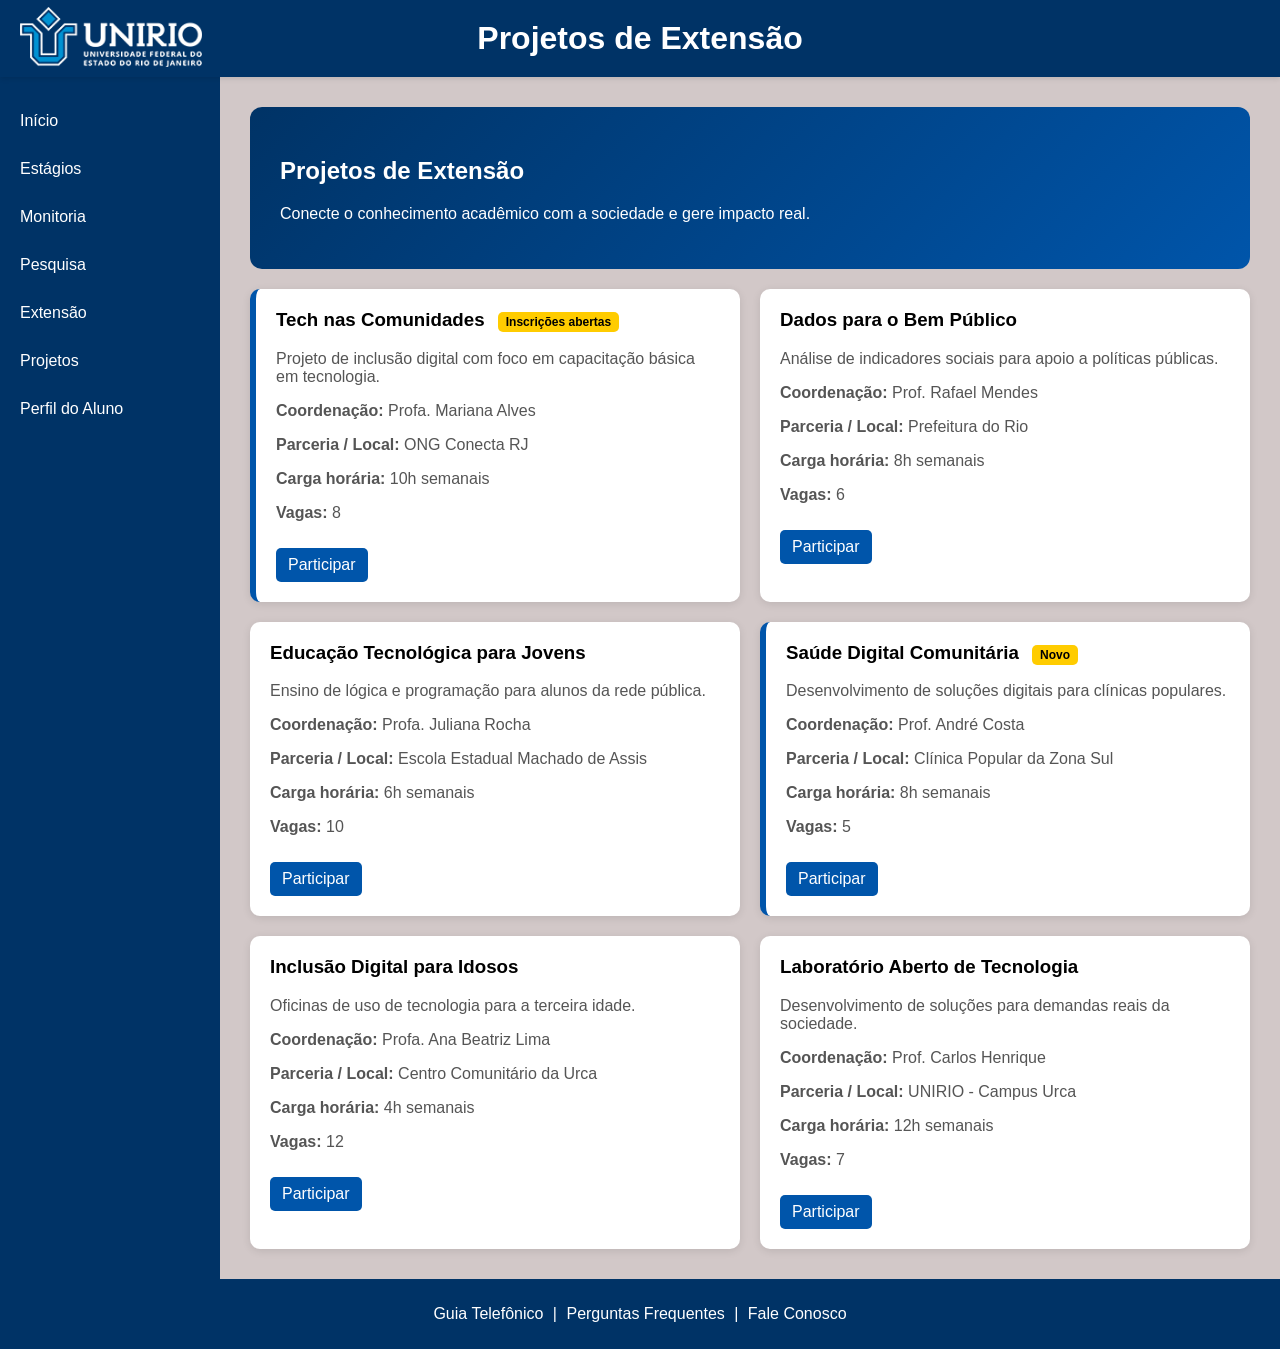
==== pages/extensao.html @ 679f0a08 "feat: add extensao and monitoria pages" ====
<!DOCTYPE html>
<html>
<head>
    <meta charset="utf-8">
    <meta name="viewport" content="width=device-width, initial-scale=1">
    <title>Extensão</title>
    <link rel="stylesheet" href="../css/style.css">
</head>

<body>

<header class="header">
    <div class="logo">
        <img src="../assets/logo_unirio_branca.png">
    </div>
    <div class="title">
        <h1>Projetos de Extensão</h1>
    </div>
</header>

<main class="main">
    <div class="layout">

        <nav class="nav-bar">
            <ul>
                <li><a href="../index.html">Início</a></li>
                <li><a href="estagio.html">Estágios</a></li>
                <li><a href="monitoria.html">Monitoria</a></li>
                <li><a href="pesquisa.html">Pesquisa</a></li>
                <li><a href="extensao.html">Extensão</a></li>
                <li><a href="projetos.html">Projetos</a></li>
                <li><a href="perfil.html">Perfil do Aluno</a></li>
            </ul>
        </nav>

        <section class="content">
            <div class="container">

                <div class="hero">
                    <h2>Projetos de Extensão</h2>
                    <p>Conecte o conhecimento acadêmico com a sociedade e gere impacto real.</p>
                </div>

                <div class="cards-grid">

                    <div class="card highlight">
                        <h3>Tech nas Comunidades <span class="badge">Inscrições abertas</span></h3>
                        <p>Projeto de inclusão digital com foco em capacitação básica em tecnologia.</p>
                        <p><strong>Coordenação:</strong> Profa. Mariana Alves</p>
                        <p><strong>Parceria / Local:</strong> ONG Conecta RJ</p>
                        <p><strong>Carga horária:</strong> 10h semanais</p>
                        <p><strong>Vagas:</strong> 8</p>
                        <a href="#">Participar</a>
                    </div>

                    <div class="card">
                        <h3>Dados para o Bem Público</h3>
                        <p>Análise de indicadores sociais para apoio a políticas públicas.</p>
                        <p><strong>Coordenação:</strong> Prof. Rafael Mendes</p>
                        <p><strong>Parceria / Local:</strong> Prefeitura do Rio</p>
                        <p><strong>Carga horária:</strong> 8h semanais</p>
                        <p><strong>Vagas:</strong> 6</p>
                        <a href="#">Participar</a>
                    </div>

                    <div class="card">
                        <h3>Educação Tecnológica para Jovens</h3>
                        <p>Ensino de lógica e programação para alunos da rede pública.</p>
                        <p><strong>Coordenação:</strong> Profa. Juliana Rocha</p>
                        <p><strong>Parceria / Local:</strong> Escola Estadual Machado de Assis</p>
                        <p><strong>Carga horária:</strong> 6h semanais</p>
                        <p><strong>Vagas:</strong> 10</p>
                        <a href="#">Participar</a>
                    </div>

                    <div class="card highlight">
                        <h3>Saúde Digital Comunitária <span class="badge">Novo</span></h3>
                        <p>Desenvolvimento de soluções digitais para clínicas populares.</p>
                        <p><strong>Coordenação:</strong> Prof. André Costa</p>
                        <p><strong>Parceria / Local:</strong> Clínica Popular da Zona Sul</p>
                        <p><strong>Carga horária:</strong> 8h semanais</p>
                        <p><strong>Vagas:</strong> 5</p>
                        <a href="#">Participar</a>
                    </div>

                    <div class="card">
                        <h3>Inclusão Digital para Idosos</h3>
                        <p>Oficinas de uso de tecnologia para a terceira idade.</p>
                        <p><strong>Coordenação:</strong> Profa. Ana Beatriz Lima</p>
                        <p><strong>Parceria / Local:</strong> Centro Comunitário da Urca</p>
                        <p><strong>Carga horária:</strong> 4h semanais</p>
                        <p><strong>Vagas:</strong> 12</p>
                        <a href="#">Participar</a>
                    </div>

                    <div class="card">
                        <h3>Laboratório Aberto de Tecnologia</h3>
                        <p>Desenvolvimento de soluções para demandas reais da sociedade.</p>
                        <p><strong>Coordenação:</strong> Prof. Carlos Henrique</p>
                        <p><strong>Parceria / Local:</strong> UNIRIO - Campus Urca</p>
                        <p><strong>Carga horária:</strong> 12h semanais</p>
                        <p><strong>Vagas:</strong> 7</p>
                        <a href="#">Participar</a>
                    </div>

                </div>

            </div>
        </section>

    </div>
</main>

<footer class="page-footer">
    <p>
        <a href="#">Guia Telefônico</a> |
        <a href="#">Perguntas Frequentes</a> |
        <a href="#">Fale Conosco</a>
    </p>
</footer>

</body>
</html>
---- css/style.css ----
/* RESET */
body {
    font-family: sans-serif;
    background-color: #d2c8c8;
    margin: 0;
    display: flex;
    flex-direction: column;
    min-height: 100vh;
}

/* HEADER */
.header {
    display: flex;
    align-items: center;
    justify-content: center;
    position: relative;
    padding: 20px;
    background-color: #003366;
    box-shadow: 0 2px 5px rgba(0,0,0,0.1);
}

.logo {
    position: absolute;
    left: 20px;
}

.logo img {
    height: 60px;
}

.title h1 {
    margin: 0;
    color: white;
}

/* LAYOUT */
.main {
    flex: 1;
    display: flex;
}

.layout {
    display: flex;
    width: 100%;
}

/* NAVBAR */
.nav-bar {
    width: 220px;
    background-color: #003366;
    padding-top: 20px;
}

.nav-bar ul {
    list-style: none;
    padding: 0;
    margin: 0;
}

.nav-bar a {
    display: block;
    padding: 15px 20px;
    color: white;
    text-decoration: none;
    transition: 0.2s;
}

.nav-bar a:hover {
    background-color: #0055aa;
    padding-left: 25px;
}

/* CONTEÚDO */
.content {
    flex: 1;
    padding: 30px;
}

/* CONTAINER */
.container {
    max-width: 1000px;
    margin: 0 auto;
}

/* HERO */
.hero {
    background: linear-gradient(135deg, #003366, #0055aa);
    color: white;
    padding: 30px;
    border-radius: 12px;
    margin-bottom: 20px;
}

/* GRID */
.cards-grid {
    display: grid;
    grid-template-columns: 1fr 1fr;
    gap: 20px;
    margin-top: 20px;
}

/* CARDS */
.card {
    background-color: white;
    border-radius: 10px;
    padding: 20px;
    box-shadow: 0 2px 8px rgba(0,0,0,0.1);
    transition: 0.2s;
}

.card:hover {
    transform: translateY(-5px);
}

.card h3 {
    margin-top: 0;
}

.card p {
    color: #555;
}

/* BOTÕES */
.card a {
    display: inline-block;
    margin-top: 10px;
    text-decoration: none;
    color: white;
    background-color: #0055aa;
    padding: 8px 12px;
    border-radius: 5px;
}

/* BADGE */
.badge {
    background-color: #ffcc00;
    color: black;
    font-size: 12px;
    padding: 3px 8px;
    border-radius: 5px;
    margin-left: 8px;
}

/* CARD DESTACADO */
.card.highlight {
    border-left: 6px solid #0055aa;
}

/* FOOTER */
.page-footer {
    background-color: #003366;
    color: white;
    text-align: center;
    padding: 10px;
}

.page-footer a {
    color: white;
    text-decoration: none;
    margin: 0 5px;
}

/* STATS */
.stats-grid {
    display: grid;
    grid-template-columns: 1fr 1fr 1fr;
    gap: 15px;
    margin: 20px 0;
}

.stat-card {
    background-color: white;
    border-radius: 10px;
    padding: 15px;
    text-align: center;
    box-shadow: 0 2px 8px rgba(0,0,0,0.1);
}

.stat-card h3 {
    margin: 0;
    font-size: 24px;
    color: #003366;
}

.stat-card p {
    margin: 5px 0 0;
    color: #555;
}
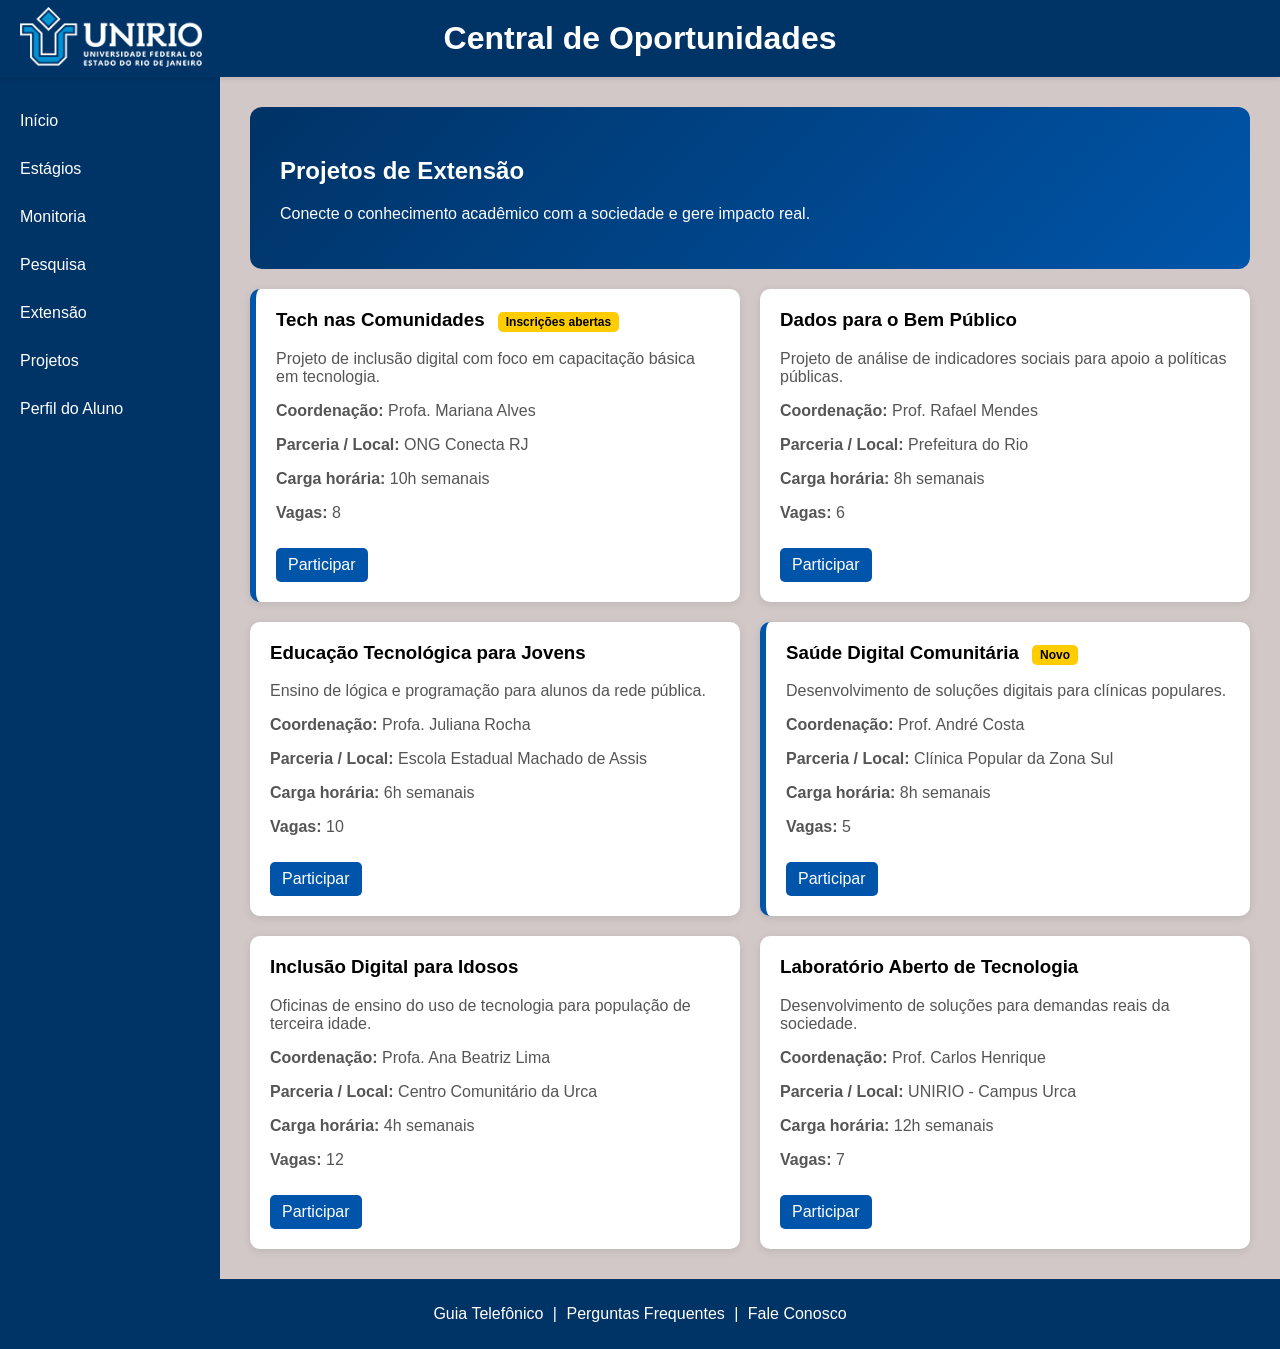
==== commit 56c1a9e0: "refactor: change title in pages and add breakline in cards to look better" ====
--- a/pages/extensao.html
+++ b/pages/extensao.html
@@ -1,5 +1,5 @@
 <!DOCTYPE html>
-<html>
+<html lang="pt-BR">
 <head>
     <meta charset="utf-8">
     <meta name="viewport" content="width=device-width, initial-scale=1">
@@ -11,10 +11,10 @@
 
 <header class="header">
     <div class="logo">
-        <img src="../assets/logo_unirio_branca.png">
+        <img src="../assets/logo_unirio_branca.png" alt="Logo da UNIRIO">
     </div>
     <div class="title">
-        <h1>Projetos de Extensão</h1>
+        <h1>Central de Oportunidades</h1>
     </div>
 </header>
 
@@ -55,7 +55,7 @@
 
                     <div class="card">
                         <h3>Dados para o Bem Público</h3>
-                        <p>Análise de indicadores sociais para apoio a políticas públicas.</p>
+                        <p>Projeto de análise de indicadores sociais para apoio a políticas públicas.</p>
                         <p><strong>Coordenação:</strong> Prof. Rafael Mendes</p>
                         <p><strong>Parceria / Local:</strong> Prefeitura do Rio</p>
                         <p><strong>Carga horária:</strong> 8h semanais</p>
@@ -85,7 +85,7 @@
 
                     <div class="card">
                         <h3>Inclusão Digital para Idosos</h3>
-                        <p>Oficinas de uso de tecnologia para a terceira idade.</p>
+                        <p>Oficinas de ensino do uso de tecnologia para população de terceira idade.</p>
                         <p><strong>Coordenação:</strong> Profa. Ana Beatriz Lima</p>
                         <p><strong>Parceria / Local:</strong> Centro Comunitário da Urca</p>
                         <p><strong>Carga horária:</strong> 4h semanais</p>
